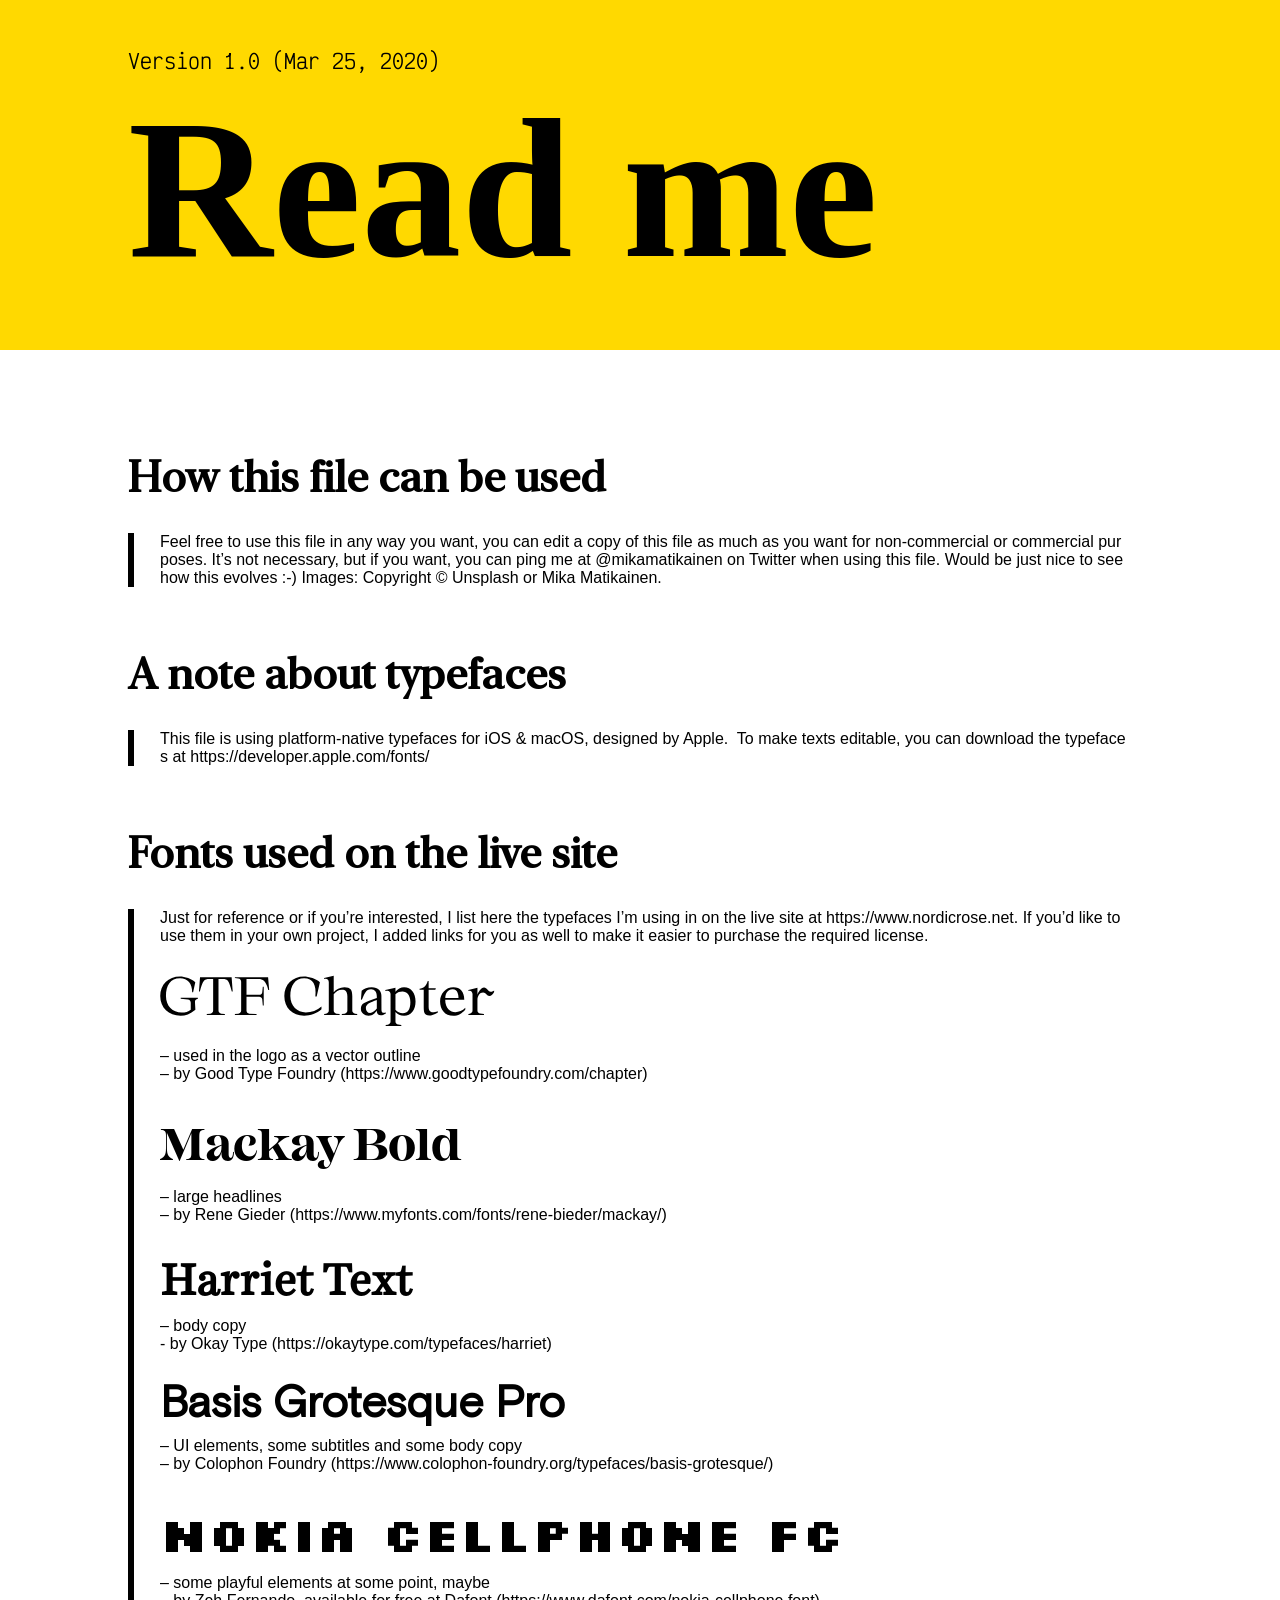
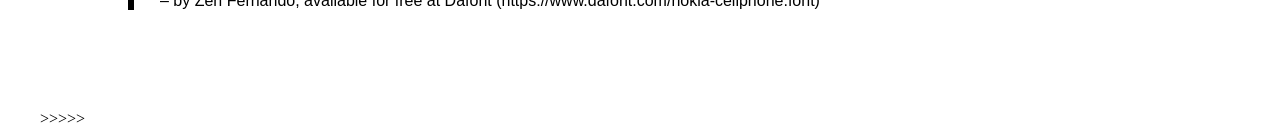
==== index.html @ 2d2608ee "first commit" ====
<!DOCTYPE html>
<html lang="en">
<head>
    <meta charset="UTF-8">
    <meta name="viewport" content="width=device-width, initial-scale=1.0">
    <title>TTS</title>
    <link href="https://fonts.googleapis.com/css2?family=Montserrat:wght@300;400;500;600;700&family=Roboto:wght@300;400;500;700&family=Victor+Mono:wght@100;200;300;400;500;600&display=swap" rel="stylesheet">
    <link href="https://fonts.googleapis.com/css2?family=Silkscreen:wght@400;700&display=swap" rel="stylesheet">

    <link rel="stylesheet" href="style.css">
    <link rel="stylesheet" href="reponsive.css">
</head>
<body>
    <header>
        <div class="header">
            <p class="version">Version 1.0 (Mar 25, 2020)</p>
            <h1 class="readme"><strong>Read me</strong></h1>
        </div>
    </header>
    <body class="body">
        <div class="content">
            <p class="title">
                How this file can be used
            </p>
            <div class="desc">
                <p>
                    Feel free to use this file in any way you want, 
                    you can edit a copy of this file as much as you want for non-commercial or commercial purposes. 
                    It’s not necessary, but if you want, you can ping me at @mikamatikainen on Twitter when using this file. 
                    Would be just nice to see how this evolves :-)
                    Images: Copyright © Unsplash or Mika Matikainen.
                </p>
            </div>
            <p class="title">
                A note about typefaces
            </p>
            <div class="desc">
                <p>
                    This file is using platform-native typefaces for iOS & macOS, designed by Apple.  To make texts editable, you can download the typefaces at https://developer.apple.com/fonts/
                </p>
            </div>
            <p class="title">
                Fonts used on the live site
            </p>
            <div class="desc">
                <p class="subdesc">
                    Just for reference or if you’re interested, I list here the typefaces I’m using in on the live site at https://www.nordicrose.net. 
                    If you’d like to use them in your own project, I added links for you as well to make it easier to purchase the required license.
                </p>
                <p class="subtitle1">
                    <svg xmlns="http://www.w3.org/2000/svg" width="335" height="52" viewBox="0 0 335 52" fill="none">
                        <path d="M20.5982 40.8099C25.4042 40.8099 30.2102 38.9199 35.3942 34.7079L34.9622 27.0939C34.8542 25.2039 35.8262 24.2859 37.8782 23.7459V22.7199H20.7062V23.7459L27.8882 24.5559C29.5622 24.7719 30.7502 26.0679 30.7502 27.7419V34.7079C28.4282 36.7059 25.2962 37.5159 21.5702 37.5159C12.6602 37.5159 5.96423 31.1979 5.96423 21.0999C5.96423 10.4619 10.3382 3.2799 20.0582 3.2799C27.7802 3.2799 32.2082 8.6259 32.2082 17.2659H33.1262L35.2862 7.1679C32.2082 3.6579 24.3782 1.3899 20.0582 1.3899C8.23223 1.3899 0.240234 9.3279 0.240234 21.0999C0.240234 32.8719 8.77223 40.8099 20.5982 40.8099Z" fill="black"/>
                        <path d="M46.7794 39.9999H64.8694V39.0819L61.3054 38.6499C59.6854 38.4339 58.4974 37.1919 58.4974 35.5179V4.0899H62.6014C68.1634 4.0899 68.8114 5.7099 71.7814 16.6179H72.6994L71.6194 2.1999H40.0294L38.9494 16.6179H39.8674C42.8374 5.7099 43.8634 4.0899 49.4254 4.0899H53.1514V35.5179C53.1514 37.1919 51.9634 38.4339 50.3434 38.6499L46.7794 39.0819V39.9999Z" fill="black"/>
                        <path d="M74.8868 39.9999H96.5408V39.0819L89.3048 38.6499C87.6848 38.5419 86.4968 37.1919 86.4968 35.5179V21.7479H99.1868C100.645 21.7479 102.103 22.7739 102.211 24.1779L102.805 30.4959H103.723V11.6499H102.805L102.211 17.4279C102.049 18.8859 100.645 19.8579 99.1868 19.8579H86.4968V4.0899H98.6468C102.643 4.0899 106.099 5.9799 108.259 14.9979H109.177L108.097 2.1999H74.8868V3.1179L78.3428 3.5499C79.9628 3.7659 81.1508 5.0079 81.1508 6.6819V35.5179C81.1508 37.1919 79.9628 38.4339 78.3428 38.6499L74.8868 39.0819V39.9999Z" fill="black"/>
                        <path d="M144.142 40.8099C150.406 40.8099 157.102 38.4339 161.476 34.3299V31.4679C157.264 35.4099 151.486 37.4079 145.762 37.4079C137.284 37.4079 130.318 31.2519 130.318 21.0999C130.318 10.4619 135.178 3.2799 144.142 3.2799C153.106 3.2799 156.562 9.9219 155.374 21.5859H156.67L159.91 7.1679C156.832 3.6579 148.462 1.3899 144.142 1.3899C132.316 1.3899 124.324 9.3279 124.324 21.0999C124.324 32.9259 132.37 40.8099 144.142 40.8099Z" fill="black"/>
                        <path d="M164.153 39.9999H179.597V39.0819L176.519 38.6499C174.845 38.3799 173.711 37.1379 173.711 35.4639V19.2099C175.871 16.7259 178.409 14.7279 181.919 14.7279C185.537 14.7279 187.373 16.6179 187.373 21.5319V35.5179C187.373 37.1919 186.239 38.3799 184.565 38.6499L181.811 39.0819V39.9999H197.201V39.0819L195.095 38.6499C193.421 38.3259 192.287 37.1379 192.287 35.4639V21.2079C192.287 14.9439 190.505 12.2979 184.403 12.2979C179.867 12.2979 176.033 14.5659 173.711 17.2119V0.795898L164.153 3.1179V4.0359L165.287 3.8739C167.285 3.6039 168.797 5.2779 168.797 7.2759V35.5179C168.797 37.1919 167.663 38.2719 165.989 38.6499L164.153 39.0819V39.9999Z" fill="black"/>
                        <path d="M208.614 40.7019C212.88 40.7019 215.256 37.7319 216.822 35.4639L216.876 36.7599C216.984 39.4599 220.116 42.2139 225.84 38.4879V37.5699C223.032 38.3799 221.466 37.4619 221.466 34.6539L221.412 20.7759C221.412 16.0779 218.28 12.2979 211.746 12.2979C206.994 12.2979 204.402 13.5939 201.648 15.8619L200.946 24.6099L201.864 24.6639C204.402 19.1559 205.698 14.1879 211.044 14.1879C214.878 14.1879 216.822 17.2119 216.822 21.4239V23.0439C204.402 27.6339 200.892 28.0659 200.892 34.0059C200.892 37.8939 204.456 40.7019 208.614 40.7019ZM210.072 37.9479C207.588 37.9479 205.86 35.8959 205.86 32.9259C205.86 28.8219 210.45 27.1479 216.822 24.8799V33.5739C214.716 35.9499 212.718 37.9479 210.072 37.9479Z" fill="black"/>
                        <path d="M225.694 51.0159H241.3V50.0979L238.276 49.6119C236.656 49.3419 235.468 48.1539 235.468 46.4799V37.0299C237.304 39.1899 240.382 40.8099 244.108 40.8099C251.128 40.8099 255.556 34.9779 255.556 26.6079C255.556 18.1299 251.128 12.2979 244.108 12.2979C240.76 12.2979 237.466 14.1879 235.468 16.6719V12.6759L225.37 14.9979V15.9159L226.99 15.7539C228.988 15.5379 230.554 17.1039 230.554 19.1019V46.4799C230.554 48.1539 229.366 49.3419 227.746 49.6659L225.694 50.0979V51.0159ZM242.92 38.1639C239.842 38.1639 237.25 36.7059 235.468 34.7079V19.2099C237.412 17.0499 240.112 16.4019 242.38 16.4019C247.024 16.4019 250.372 20.2359 250.372 27.2559C250.372 34.5999 247.564 38.1639 242.92 38.1639Z" fill="black"/>
                        <path d="M269.445 40.4319C273.549 40.4319 277.545 37.5699 277.815 37.4079V36.2199C275.223 37.0839 273.279 37.4619 271.821 37.1919C269.553 36.8139 268.635 35.0859 268.635 32.0619V14.7819H275.331L275.871 13.2159H268.635V6.0339H267.771C265.827 11.6499 263.613 13.2699 259.563 13.7559V14.7819H263.721V31.0899C263.721 37.4079 263.937 40.4319 269.445 40.4319Z" fill="black"/>
                        <path d="M293.424 40.8099C297.69 40.8099 302.442 38.2179 305.304 34.3839V32.7639C302.55 35.7879 298.77 37.1379 295.368 37.1379C290.292 37.1379 285.216 33.3039 285.216 24.7179H304.278C304.278 16.7799 300.282 12.2979 293.424 12.2979C285.702 12.2979 280.086 18.6699 280.086 26.4459C280.086 34.2759 284.676 40.8099 293.424 40.8099ZM285.324 23.0979C285.324 19.6419 286.836 14.1879 292.668 14.1879C298.014 14.1879 298.5 20.3439 298.5 23.0979H285.324Z" fill="black"/>
                        <path d="M308.419 39.9999H323.971V39.0819L320.246 38.5959C318.626 38.3799 317.438 37.1379 317.438 35.4639V25.0419C317.438 20.9919 319.652 17.3739 323.216 17.4819C325.7 17.5359 326.888 20.8839 329.318 20.8839C331.423 20.8839 333.044 19.2099 334.124 16.9419V15.4839C333.422 15.9159 332.288 16.7799 330.668 16.7799C327.806 16.7799 326.996 12.5679 324.026 12.6219C321.002 12.6759 318.139 17.4819 317.438 19.8039V12.6759L308.419 14.9979V15.9159C308.96 15.7539 309.229 15.6459 309.661 15.6459C311.281 15.6459 312.523 17.3739 312.523 19.1019V35.4639C312.523 37.1379 311.282 38.1099 309.716 38.6499L308.419 39.0819V39.9999Z" fill="black"/>
                      </svg>
                </p>
                <p class="subdesc1">
                    – used in the logo as a vector outline  </br> 
                    – by Good Type Foundry (https://www.goodtypefoundry.com/chapter)
                </p>

                <p class="subtitle2">
                    Mackay Bold
                </p>
                <p class="subdesc2">
                    – large headlines </br> 
                    – by Rene Gieder (https://www.myfonts.com/fonts/rene-bieder/mackay/)
                </p>

                <p class="subtitle5">
                    Harriet Text
                </p>
                <p class="subdesc5">
                    – body copy  </br> 
                    - by Okay Type (https://okaytype.com/typefaces/harriet)
                </p>

                <p class="subtitle3">
                    Basis Grotesque Pro
                </p>
                <p class="subdesc3">
                    – UI elements, some subtitles and some body copy  </br>
                    – by Colophon Foundry (https://www.colophon-foundry.org/typefaces/basis-grotesque/)
                </p>

                <p class="subtitle4">
                    Nokia Cellphone FC
                </p>
                <p class="subdesc4">
                    – some playful elements at some point, maybe </br>
                    – by Zeh Fernando, available for free at Dafont (https://www.dafont.com/nokia-cellphone.font)
                </p>
                
            </div>
        </div> 
        <div class="redirect-link">>>>>></div>
    </body>

    <!-- Thêm mã JavaScript  -->
    <script>
        document.addEventListener('DOMContentLoaded', function () {
        var redirectLink = document.querySelector('.redirect-link');
    
        redirectLink.addEventListener('click', function () {
            window.location.href = 'http://127.0.0.1:5501/index2.html';
        });
        });
    </script>
  
</body>
</html>
---- style.css ----
*{
    margin: 0;
    padding: 0;
    box-sizing: border-box;
    word-break: break-all;
}

@font-face {
    font-family: 'SF Pro Text Regular';
    src: url('./font/SF-Pro-Text-Font-Family/SF-Pro-Text-Regular.otf') format('truetype');
  }
  @font-face {
    font-family: 'SF Pro Text bold';
    src: url('./font/SF-Pro-Text-Font-Family/SF-Pro-Text-Bold.otf') format('truetype');
  }
  @font-face {
    font-family: 'SF Pro Text light';
    src: url('./font/SF-Pro-Text-Font-Family/SF-Pro-Text-Light.otf') format('truetype');
  }
  @font-face {
    font-family: 'NewYorkExtraLargeRegular';
    src: url('./font/FontsFree-Net-NewYorkExtraLargeRegular.ttf') format('truetype');
  }
  @font-face {
    font-family: 'Basis Grotesque PRO';
    src: url('./font/Basis-Grotesque-PRO/BasisGrotesqueArabicPro-Regular.ttf') format('truetype');
  }
  @font-face {
    font-family: 'Harriet';
    src: url('./font/harriet-text-cufonfonts/HARRIETTEXTREGULAR.OTF') format('truetype');
  }
  @font-face {
    font-family: 'mackay bold';
    src: url('./font/Rene-Bieder-Mackay-DEMO/Rene\ Bieder\ -\ Mackay\ DEMO\ Bold.otf') format('truetype');
  }
  @font-face {
    font-family: 'New York small';
    src: url('./font/new-york-font/NewYorkSmall-Medium.ttf') format('truetype');
  }
  @font-face {
    font-family: 'SF Mono';
    src: url('./font/sf-mono-cufonfonts/SFMonoLight.otf') format('truetype');
  }
  @font-face {
    font-family: "SF Pro Display";
    src: url('./font/sf-pro-display-cufonfonts/SFPRODISPLAYREGULAR.OTF') format('truetype');
  }
header{
    background-color: #FFD900;
    height: 350px;
    position: relative;
}
.header{
    width: 80%;
    position: absolute;
    top: 50%;
    left: 50%;
    transform: translate(-50%, -50%);
}
.version{
    font-family: 'Victor Mono', monospace;
    font-size: 20px;
}
.readme{
    font-size: 200px;

}

.content{
    width: 80%;
    margin: 70px auto 100px;
}

.title{
    font-family: 'NewYorkExtraLargeRegular';
    font-size: 44px;
    font-weight: 700;
    padding: 30px 0;
}

.desc{
    padding: 0 26px;
    font-style: 20px;
    font-family: 'SF Pro Text', Arial, sans-serif;
    border-left: 6px solid #000;
    margin-bottom: 30px;
}

.subtitle1{
    font-size: 44px;
    padding: 30px 0 10px;
}

.subtitle2{
    font-family: 'mackay bold';
    font-size: 44px;
    font-weight: 700;
    padding: 30px 0 10px;

}

.subtitle5{
    font-family: 'Harriet';
    font-size: 44px;
    font-weight: 700;
    padding: 30px 0 10px;
}

.subtitle3{
    font-family: 'Basis Grotesque PRO';
    font-size: 44px;
    font-weight: 700;
    padding: 30px 0 10px;
}

.subtitle4{
    padding: 30px 0 10px;
    font-size: 48px;
    font-family: 'Silkscreen', sans-serif;
    font-weight: 700;
}

.redirect-link{
    margin-left: 40px;
}



/* index2 ======================*/

.header2{
    display: flex;
    justify-content: space-between;
    align-items: center;
    border: 1px solid #E0E0E0;
    padding: 0 60px;
}

.logo{
    width: 397px;
    height: 39px;
}
.header-menu{
    display: none;
}
.logo svg {
    display: block;  
    width: 100%;     
    height: 100%;    
  }
.header-nav{
    display: flex;
    justify-content: flex-end;
    align-items: center;
    gap: 20px
}
.nav-item{
    cursor: pointer;
    font-family: 'new-york-small';
    font-size: 20px;
    padding: 40px 0;
    font-weight: 500;
}

.content2{
    width: 79.5%;
    margin: 70px auto 0;
}

.img-banner{
    display: block;
    margin: auto;
    width: 854px;
    height: 533px;
}

.active{
    border-bottom: 2px solid #000;
}

.content-title, .articles-title{
    color: #000;
    text-align: center;
    font-family: "NewYorkExtraLargeRegular";
    font-size: 3.375rem;
    font-style: normal;
    font-weight: 700;
    line-height: 100%; 
    padding: 40px 0;
    margin: 0 auto;
    word-break: break-word;
    width: 60%;
}

.content-subtitle{
    width: 50%;
    margin: auto;
    color: #000;
    text-align: center;
    font-family: "SF Mono";
    font-size: 1.25rem;
    font-style: normal;
    font-weight: 400;
    line-height: 170%;
    word-break: break-word;
}

.border{
    margin: 30px auto;
    width: 60%;
    border-top: 2px solid #000;
}

.articles{
    margin: auto;
    width: 60%;
}

.article-list{
    display: flex;
    flex-wrap: wrap;
    justify-content: space-between;
}

.article-item{
    cursor: pointer;
    width: 48%;
    margin-bottom: 60px;
}

.article-item-img{
    width: 100%;
}

.article-item-desc{
    margin: 16px auto 0;
    width: 87%;
    color: #000;
    text-align: center;
    font-family: "SF Pro Display";
    font-size: 25px;
    font-style: normal;
    font-weight: 500;
    line-height: 120%;
    word-break: break-word;
}
footer{
    background-color: #000;
}
.footer-head{
    white-space: nowrap;
    padding: 20px 0 90px;
    overflow: hidden;

}
.footer-head p:nth-child(odd) {  /* vị trí lẻ */
    display: inline-block;
    color: #FFF;
    font-family: 'SF Pro Text Regular';
    font-size: 1.25rem;
    font-style: normal;
    line-height: 1.75rem; /* 140% */
    letter-spacing: 0.125rem;
    text-transform: uppercase;
}

.footer-head p:nth-child(even) {
    margin: 0 10px;
    display: inline-block;
    color: #FFF;
    font-family: "SF Pro Text bold";
    font-size: 1.25rem;
    font-style: normal;
    line-height: 1.75rem; /* 140% */
    letter-spacing: 0.125rem;
    text-transform: uppercase;
}


.logo-footer {
    display: flex;
    justify-content: center;
}

.logo-footer svg{
    width: 290px;
    height: 27px;
}

.logo-footer svg path{
    fill: white;
}
.footer-desc{
    font-family: 'new-york-small';
    padding: 24px 0 30px;
    text-align: center;
    width: 35%;
    margin: auto;
    color: white;
    word-break: break-word;
    font-size: 16px;
}
.footer-social{
    margin: auto;
    display: flex;
    justify-content: center;
    padding-bottom: 60px;
}


.footer-social a{
    font-family: 'SF Pro Text Regular';
    display: inline-block;
    color: white;
    font-size: 16px;
    text-decoration: none;
    cursor: pointer;
    border-bottom: 1px solid white;
    margin: 0 20px;
}
.copy-right{
    text-align: center;
    margin: auto;
    padding-bottom: 30px;
    color: white;
    font-family: 'SF Pro Text Regular';
    font-size: 12px;
}


/* index 3 =========== ===================*/

.img-banner.html3{
    width: 100%;
    height: 50%;
}
.blog-html3{
    width: 60%;
    margin: auto;
}
.author{
    width: 75%;
    display: flex;
    justify-content: space-between;
    padding: 30px 0;
    border-top: 2px solid;
    margin: 30px auto;
    align-items: center;
}
.author-profile{
    display: flex;
    align-items: center;
    gap: 10px;
}
.author-img{
    cursor: pointer;
    border-radius: 50%;
}
.author-name{
    font-family: 'SF Pro Text bold';
    font-size: 16px;
    padding-bottom: 10px;
}
.author-time{
    font-family: 'SF Pro Text light';
    font-size: 16px;
}
.author-contact{
    height: 44px;
    display: flex;
    align-items: center;
    border: 1px solid #eaeaea;
    border-radius: 0.25rem;
    box-shadow: 0px 1px 4px 0px rgba(0, 0, 0, 0.08);
}

.icon{
    flex: 1;
    display: flex;
    align-items: center;
    height: 100%;
    cursor: pointer;
    padding: 0 20px;
}
.icon.twitter{
    border-left: 1px solid #eaeaea;
}
.icon.message{
    border-left: 1px solid #eaeaea;
    display: none;
}
.paragraph{
    width: 75%;
    margin: auto;
    padding-top: 40px;
    font-family: 'new-york-small';
    font-size: 20px;
    font-weight: 400;
    line-height: 170%;
    word-break: break-word;
}
.paragraph-li{
    display: flex;
    align-items: center;
    width: 75%;
    margin: auto;
    padding-top: 25px;
    font-family: 'new-york-small';
    font-size: 20px;
    font-weight: 400;
    line-height: 170%;
    word-break: break-word;
}
.rhombus{
    margin-right: 12px;
    width: 0.375rem;
    height: 0.375rem;
    transform: rotate(45deg);
    flex-shrink: 0;
    background-color: #000;
}
.paragraph-title{
    width: 75%;
    margin: auto;
    font-family: "SF Pro Display";
    font-size: 32px;
    font-weight: 700;
    padding-top: 60px;
}
.blog-img{
    width: 100%;
    padding-top: 40px;
    padding-bottom: 16px;
}
.img-caption{
    font-family: 'SF Pro Text regular';
    font-size: 16px;
    width: 60%;
    margin: auto;
    text-align: center;
    word-break: break-word;
    line-height: 140%;
}
.share{
    font-family: 'SF Pro Text regular';
    padding-top: 80px;
    width: 75%;
    margin: auto;
}
.share .author-contact .icon{
    flex: 1;
    justify-content: center;
    font-family: 'SF Pro Text regular';
    font-size: 16px;
    gap: 16px;

}
.share .author-contact{
    height: 60px;
}
.tags{
    color: #0C0C0C;
    display: flex;
    font-family: 'SF Pro Text regular';
    font-size: 16px;
    padding: 30px 0;
    width: 75%;
    margin: auto;
}
.tags p{
    border-bottom: 2px solid #0C0C0C;
}
.border-dashed{
    white-space: nowrap;
    overflow: hidden;
    /* border: 1px dashed #000; */
    width: 75%;
    margin: auto;
    font-size: 12px;
}
.author-about{
    font-family: 'SF Pro Text regular';
    font-size: 16px;
    width: 75%;
    margin: auto;
    padding: 30px 0 80px;
    display: flex;
    align-items: center;
    gap: 20px;

    color: #0C0C0C;
    line-height: 1.6rem;
    letter-spacing: 0.05rem;
}
.author-about span{
    font-family: 'SF Pro Text bold';
    color: #0C0C0C;
    line-height: 1.6rem;
    letter-spacing: 0.05rem;
    text-transform: uppercase;
    font-weight: 700;
}
.author-about p{
    word-break: break-word;
}

.content-subtitle.index3{
    padding-bottom: 40px;
}

.border-vs-eye {
    position: relative;
    width: 100%;
    border: 1px solid;
    margin: 60px 0;
}

.border-vs-eye svg {
    position: absolute;
    top: 50%;
    left: 50%;
    transform: translate(-50%, -50%);
}

.articles.html3{
    width: 80%;
}
.article-item.html3{
    width: 31%;
}

.signup{
    width: 45%;
    text-align: center;
    padding: 50px;
    border-top:12px solid #000;
    border-left:1px solid #000;
    border-right:1px solid #000;
    border-bottom:1px solid #000;
    margin: 30px auto 100px;
}

.signup-title{
    font-family: 'NewYorkExtraLargeRegular';
    font-size: 36px;
    font-weight: 700;
    color: #090909;
    padding: 10px 0;
}

.signup-desc{
    font-family: 'SF Pro Text light';
    font-size: 20px;
    line-height: 28px;
    color: #090909;
    padding-bottom: 30px;
}

.email{
    display: flex;
    justify-content: space-between;
    border: 1px solid #000;
}

.email input{
    line-height: 50px;
    font-size: 20px;
    outline: none;
    width: 70%;
    border: none;
    padding-left: 16px;
}
.submit{
    cursor: pointer;
    font-family: 'SF Pro Text bold';
    font-size: 20px;
    width: 30%;
    border: none;
    background-color: #000;
    color: white;
}
---- reponsive.css ----
@media (min-width: 992px) {
    
}
  
/* mobile */
@media (max-width: 991px) {
    .header{
        width: 90%;
    }
    .readme{
        font-size: 100px;
    
    }

    .content{
        width: 90%;
    }
    .title{
        font-size: 30px;
        font-weight: 700;
        padding: 30px 0;
    }

    .subtitle1, .subtitle2, .subtitle5 ,.subtitle4, .subtitle3{
        font-size: 30px;
    }
    .subtitle1 svg{
        width: 200px;
    }


    /* index2========= */
    .header2{
        padding: 0 20px;
    }
    .logo{
        width: 217px;
        height: 20px;
    }

    .header-nav{
        display: none;
    }
    .header-menu{
        display: block;
        padding: 22px 0;
    }

    .content2{
        width: 100%;
    }

    .img-banner{
        width: 100%;
        height: 235px;
    }
    .content-title{
        font-size: 36px;
        width: 80%;
    }
    .content-subtitle{
        font-size: 16px;
        width: 80%;
    }

    .articles{
        width: 90%;
    }
    .articles-title{
        font-size: 32px;
    }
    .border{
        width: 100%;
    }
    .article-item{
        width: 100%;
    }
    .article-item-desc{
        font-size: 22px;
        width: 80%;
    }

    .logo-footer svg{
        width: 236px;
        height: 22px;
    }
    .footer-desc{
        font-size: 13px;
        width: 78%;
    }

    .footer-social a{
        font-size: 13px;
    }

    /* index 3  ============================ */

    .blog-html3 {
        width: 100%;
    }
    .author {
        width: 90%;
        flex-flow: column;
        align-items: normal;
        padding-bottom: 0;
        margin-bottom: 0;
    }
    .author-name, .author-time{
        font-size: 13px;
    }
    .author-contact {
        margin-top: 14px;
        height: 50px;
    }
    .icon{
        justify-content: center;
    }
    .icon.message {
        display: flex;
    }
    .paragraph, .paragraph-title, .img-caption, .paragraph-li, .share, .tags, .articles.html3 {
        width: 90%;
    }
    .paragraph, .paragraph-li, .signup-desc, .submit, .email input{
        font-size: 16px;
    }
    .paragraph-title{
        font-size: 26px;
    }
    .img-caption{
        font-size: 13px;
    }
    .tags, .author-about{
        font-size: 14px;
    }

    .icon.facebook p, .icon.twitter p{
        display: none;
    }

    .share{
        padding-top: 50px;
    }

    .border-dashed {
        width: 90%;
    }

    .author-about{
        display: inline-block;
        margin: auto;
        width: 100%;
        overflow: hidden;
        padding: 0 5%;
        margin: 40px 0;
    }
    .author-about::after {
        content: ""; /* Tạo một phần tử ảo để xóa float và ngăn chặn các vấn đề layout */
        display: table;
        clear: both;
    }
    .author-img{
        width: 70px;
        height: 70px;
        float: left;
        margin-right: 16px;
    }
    
    .article-item.html3, .articles-title{
        width: 100%;
    }

    .signup{
        width: 100%;
        border-bottom: 3px solid #000;
        border-left: 0px;
        border-right: 0;
    }
    .signup-title{
        font-size: 29px;
    }
}
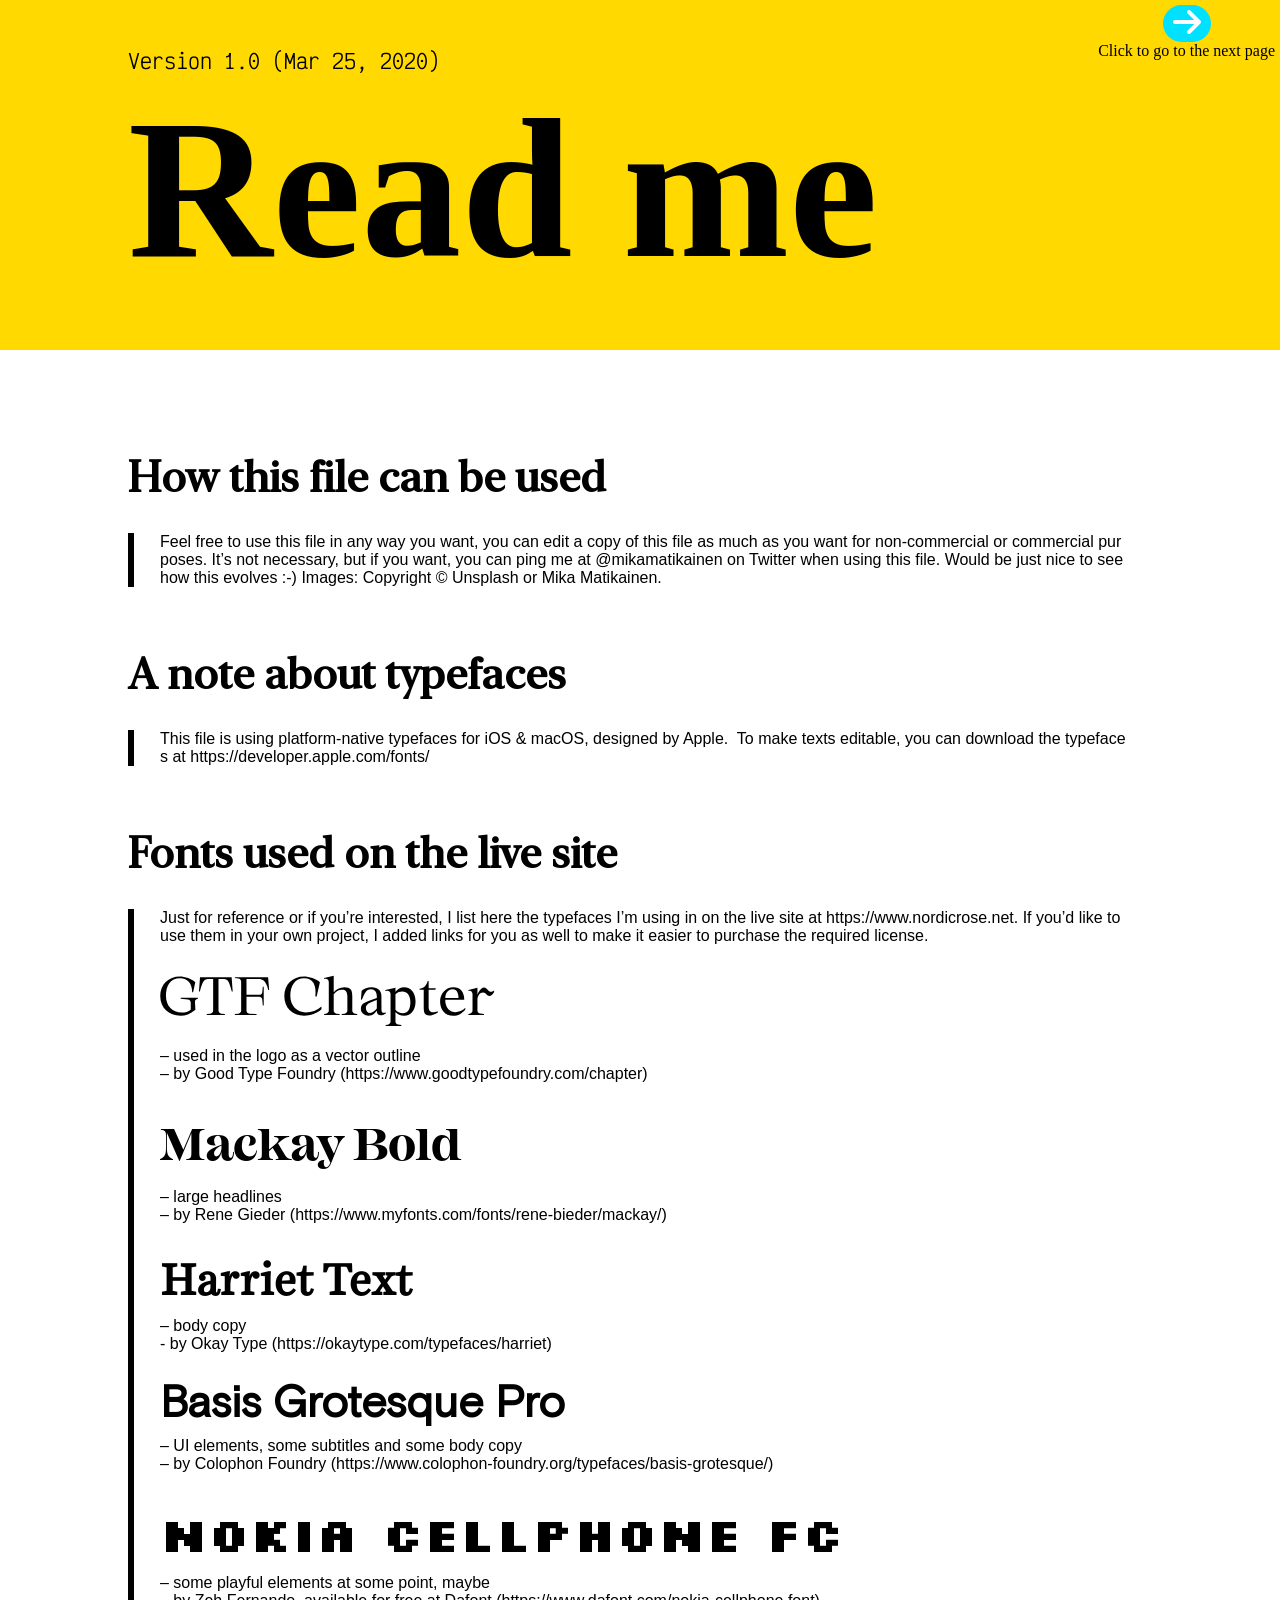
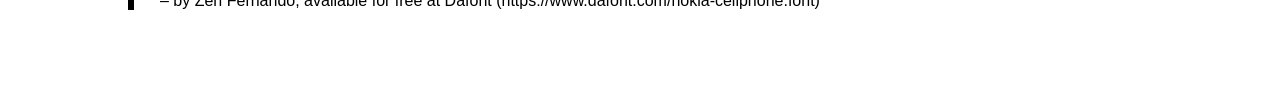
==== commit 473cfc79: "update btn next vs prev" ====
--- a/index.html
+++ b/index.html
@@ -9,6 +9,8 @@
 
     <link rel="stylesheet" href="style.css">
     <link rel="stylesheet" href="reponsive.css">
+    <link rel="stylesheet" href="https://cdnjs.cloudflare.com/ajax/libs/font-awesome/6.5.1/css/all.min.css" integrity="sha512-DTOQO9RWCH3ppGqcWaEA1BIZOC6xxalwEsw9c2QQeAIftl+Vegovlnee1c9QX4TctnWMn13TZye+giMm8e2LwA==" crossorigin="anonymous" referrerpolicy="no-referrer" />
+
 </head>
 <body>
     <header>
@@ -106,19 +108,11 @@
                 
             </div>
         </div> 
-        <div class="redirect-link">>>>>></div>
+        <div class="next-link">
+            <a href="http://127.0.0.1:5501/index2.html"><i class="fa-solid fa-arrow-right"></i></a>
+            <p>Click to go to the next page</p>
+        </div>
     </body>
-
-    <!-- Thêm mã JavaScript  -->
-    <script>
-        document.addEventListener('DOMContentLoaded', function () {
-        var redirectLink = document.querySelector('.redirect-link');
-    
-        redirectLink.addEventListener('click', function () {
-            window.location.href = 'http://127.0.0.1:5501/index2.html';
-        });
-        });
-    </script>
   
 </body>
 </html>
--- a/style.css
+++ b/style.css
@@ -120,11 +120,35 @@
     font-weight: 700;
 }
 
-.redirect-link{
-    margin-left: 40px;
-}
-
-
+.next-link{
+    text-align: center;
+    position: fixed;
+    top: 5px;
+    right: 5px;
+}
+.next-link a{
+    display: inline-block;
+    color: #fff;
+    font-size: 2rem;
+    background-color: #00e0ff;
+    padding: 0 10px;
+    border-radius: 50px;
+}
+
+.prev-link{
+    text-align: center;
+    position: fixed;
+    top: 5px;
+    left: 5px;
+}
+.prev-link a{
+    display: inline-block;
+    color: #fff;
+    font-size: 2rem;
+    background-color: #00e0ff;
+    padding: 0 10px;
+    border-radius: 50px;
+}
 
 /* index2 ======================*/
 
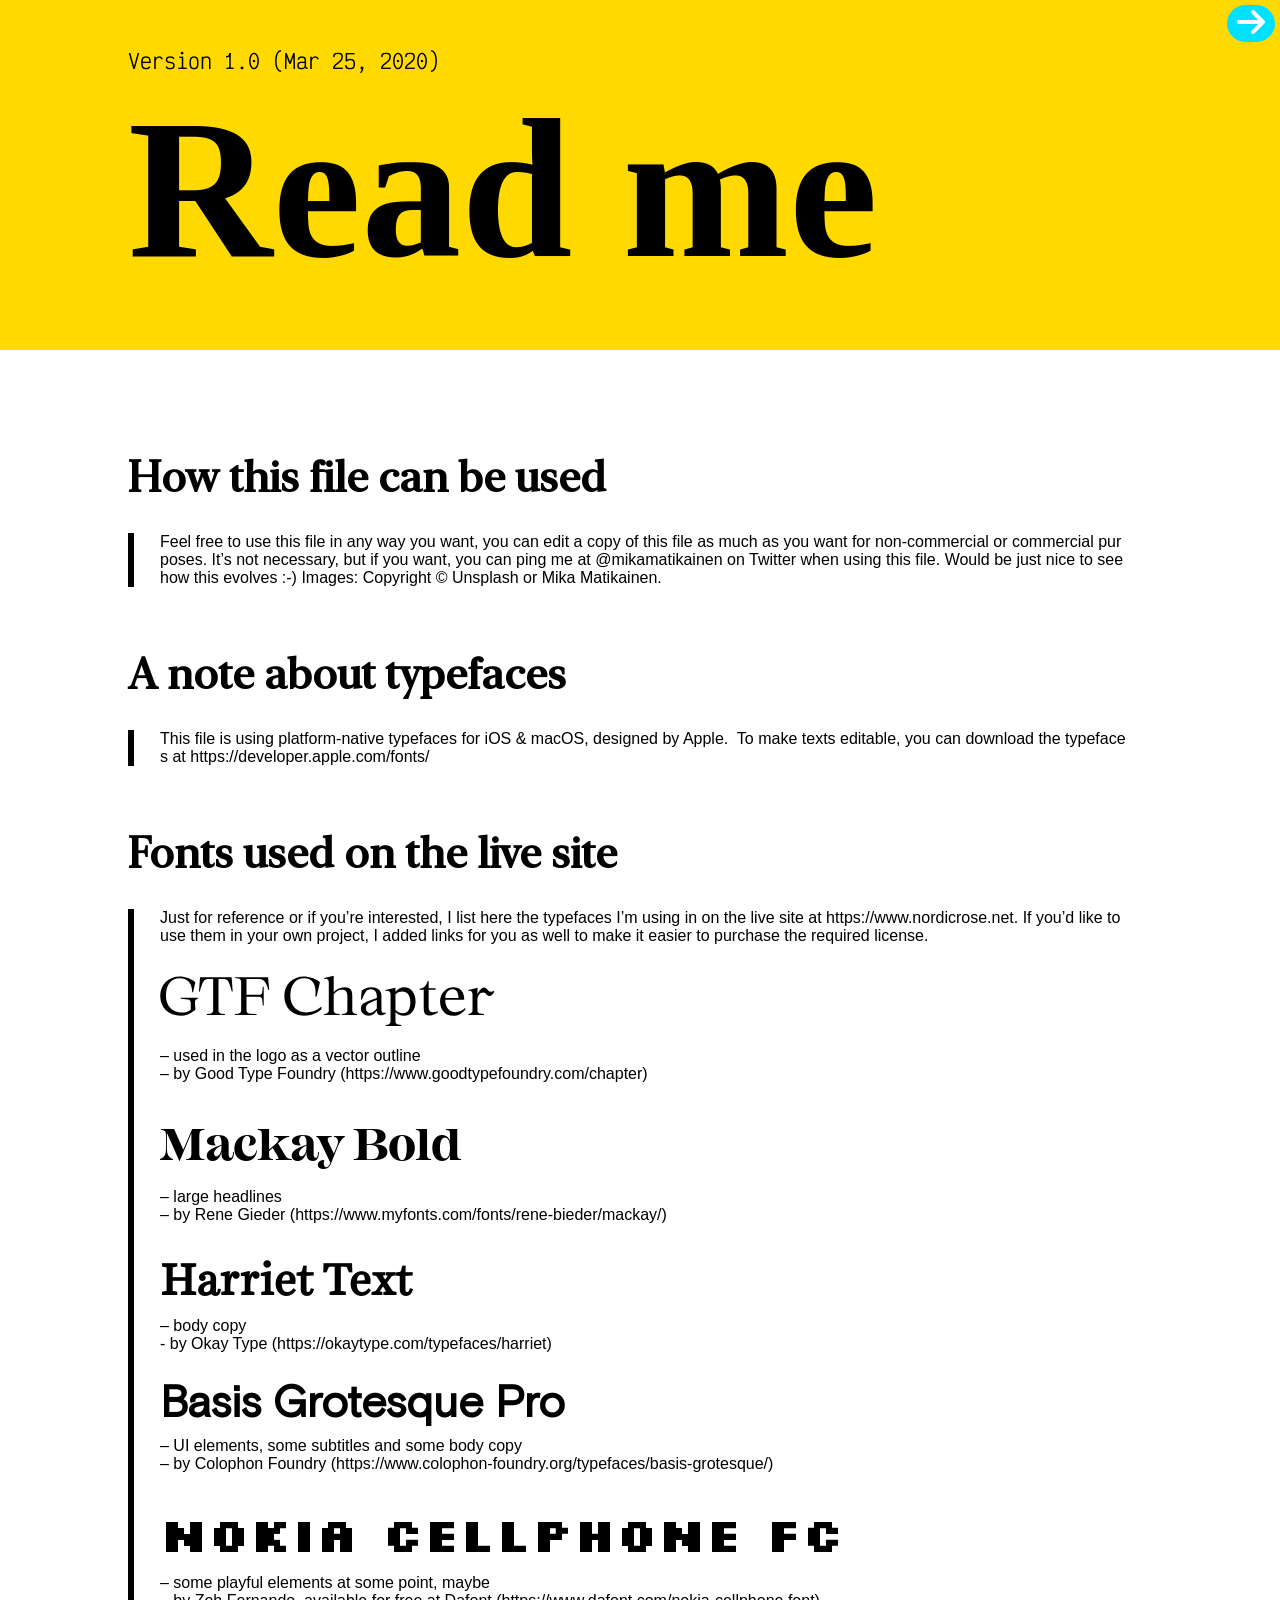
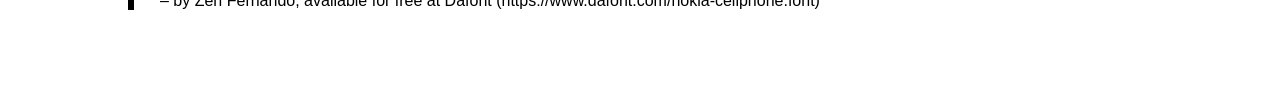
==== commit f2a671a5: "." ====
--- a/index.html
+++ b/index.html
@@ -109,10 +109,8 @@
             </div>
         </div> 
         <div class="next-link">
-            <a href="http://127.0.0.1:5501/index2.html"><i class="fa-solid fa-arrow-right"></i></a>
-            <p>Click to go to the next page</p>
+            <a title="Click to go to the next page" href="./index2.html"><i class="fa-solid fa-arrow-right"></i></a>
         </div>
     </body>
-  
 </body>
 </html>
--- a/style.css
+++ b/style.css
@@ -3,6 +3,10 @@
     padding: 0;
     box-sizing: border-box;
     word-break: break-all;
+}
+.hr{
+    border: 4px solid #000;
+    margin: 40px 0;
 }
 
 @font-face {
@@ -63,7 +67,9 @@
 }
 .readme{
     font-size: 200px;
-
+}
+.readme strong{
+    word-break: break-word;
 }
 
 .content{
--- a/reponsive.css
+++ b/reponsive.css
@@ -4,16 +4,22 @@
   
 /* mobile */
 @media (max-width: 991px) {
+    header{
+        height: 200px;
+    }
     .header{
         width: 90%;
     }
     .readme{
-        font-size: 100px;
-    
+        font-size: 80px;
+    }
+    .readme strong{
+
     }
 
     .content{
         width: 90%;
+        margin-top: 40px;
     }
     .title{
         font-size: 30px;
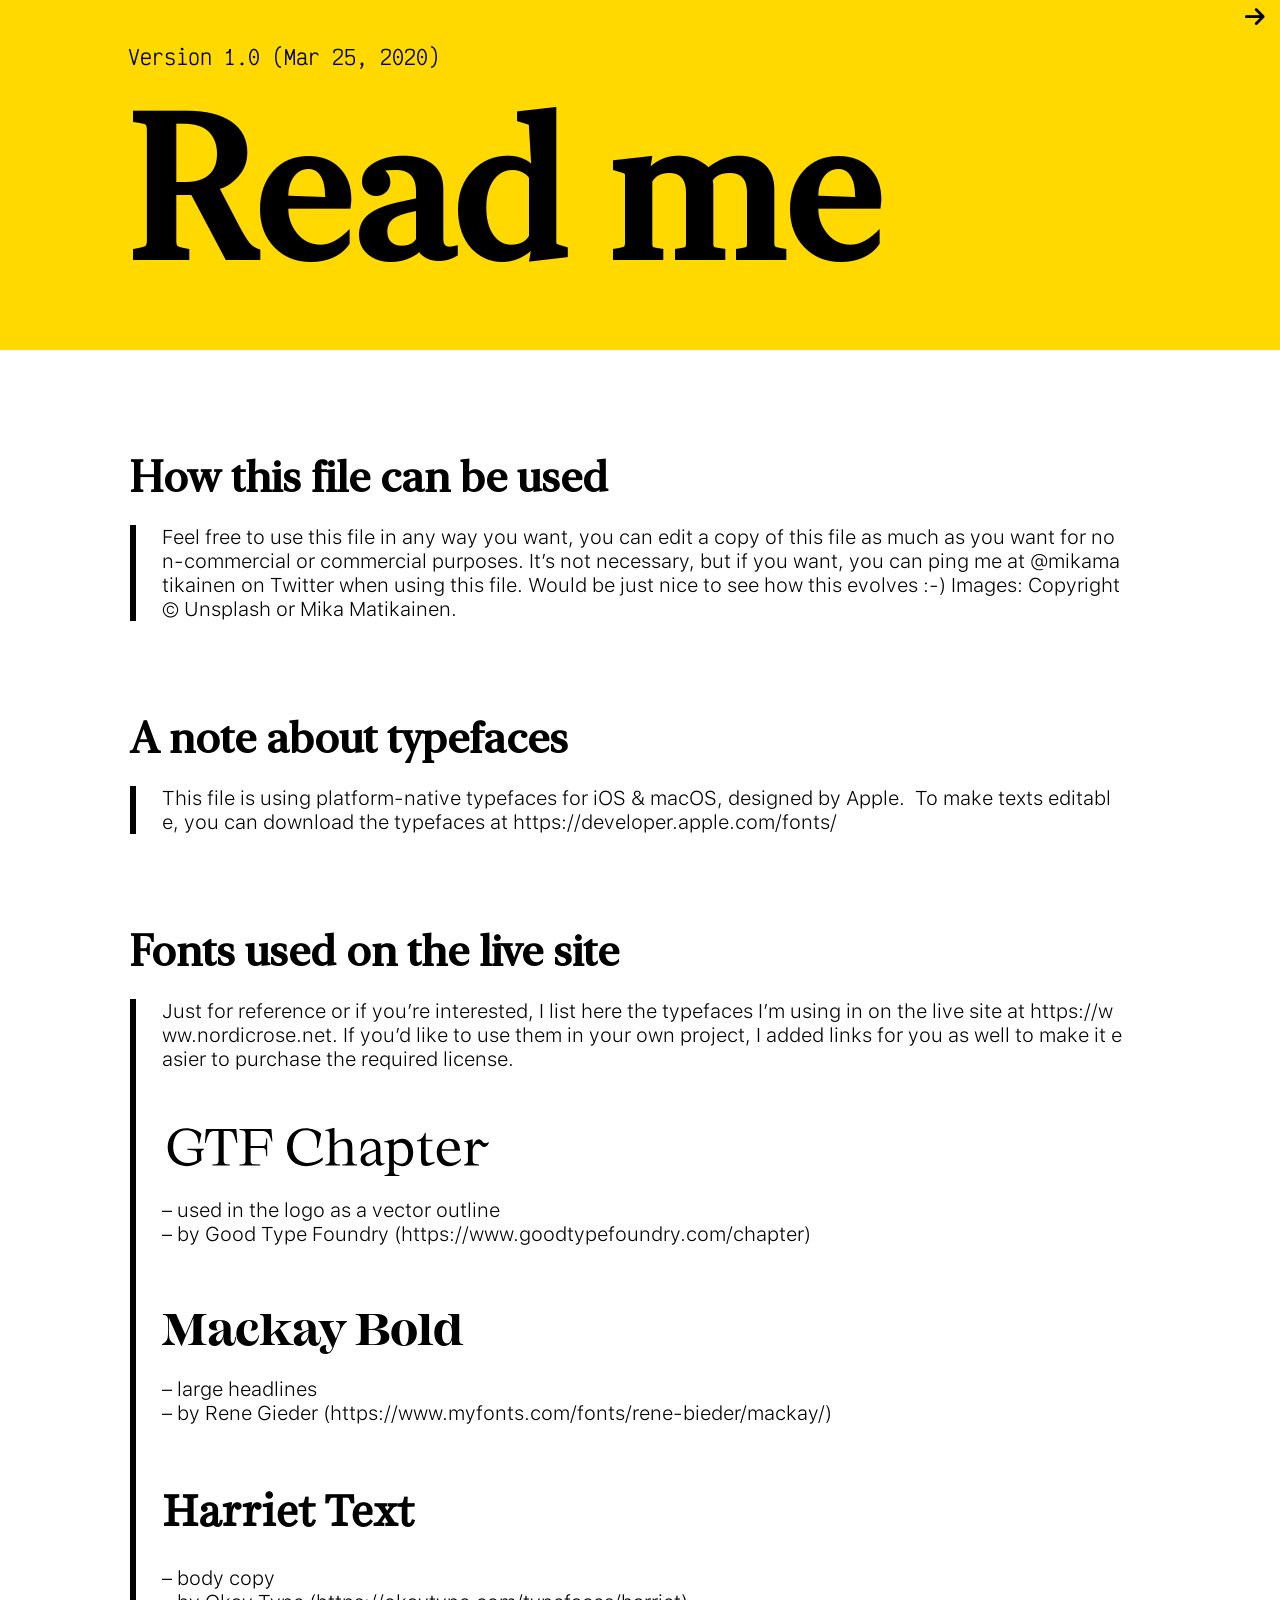
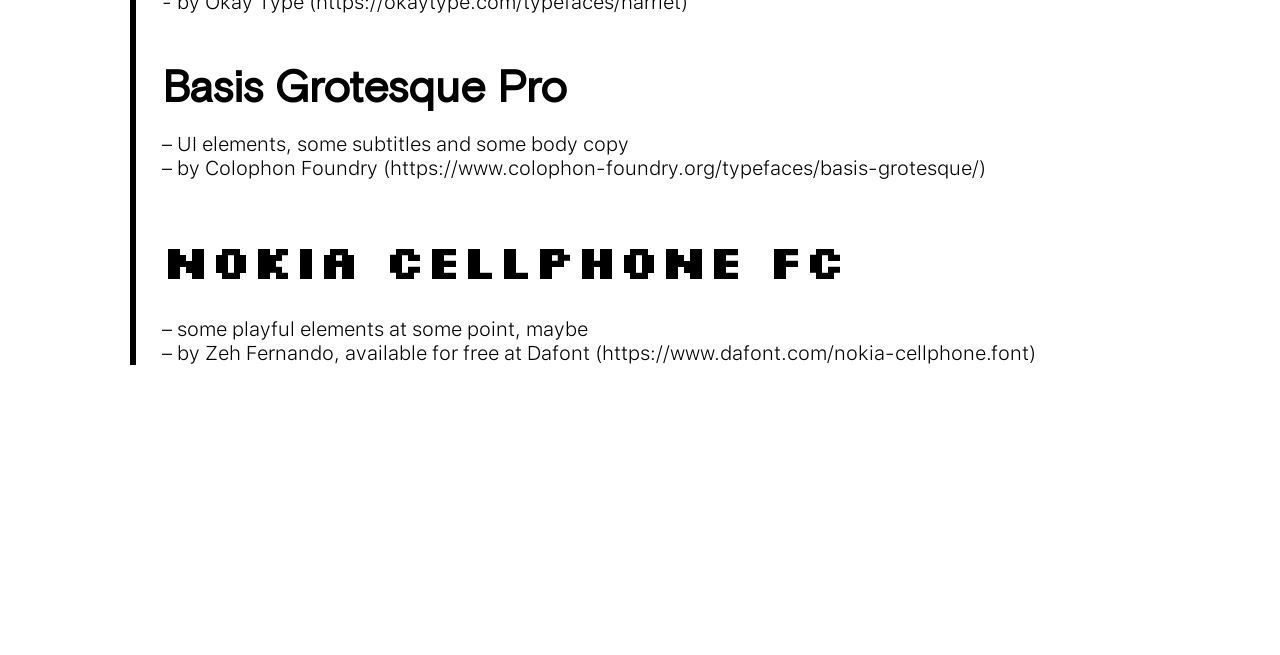
==== commit ca699027: "fix" ====
--- a/index.html
+++ b/index.html
@@ -51,7 +51,7 @@
                     If you’d like to use them in your own project, I added links for you as well to make it easier to purchase the required license.
                 </p>
                 <p class="subtitle1">
-                    <svg xmlns="http://www.w3.org/2000/svg" width="335" height="52" viewBox="0 0 335 52" fill="none">
+                    <svg xmlns="http://www.w3.org/2000/svg" width="333" height="50" viewBox="0 0 335 52" fill="none">
                         <path d="M20.5982 40.8099C25.4042 40.8099 30.2102 38.9199 35.3942 34.7079L34.9622 27.0939C34.8542 25.2039 35.8262 24.2859 37.8782 23.7459V22.7199H20.7062V23.7459L27.8882 24.5559C29.5622 24.7719 30.7502 26.0679 30.7502 27.7419V34.7079C28.4282 36.7059 25.2962 37.5159 21.5702 37.5159C12.6602 37.5159 5.96423 31.1979 5.96423 21.0999C5.96423 10.4619 10.3382 3.2799 20.0582 3.2799C27.7802 3.2799 32.2082 8.6259 32.2082 17.2659H33.1262L35.2862 7.1679C32.2082 3.6579 24.3782 1.3899 20.0582 1.3899C8.23223 1.3899 0.240234 9.3279 0.240234 21.0999C0.240234 32.8719 8.77223 40.8099 20.5982 40.8099Z" fill="black"/>
                         <path d="M46.7794 39.9999H64.8694V39.0819L61.3054 38.6499C59.6854 38.4339 58.4974 37.1919 58.4974 35.5179V4.0899H62.6014C68.1634 4.0899 68.8114 5.7099 71.7814 16.6179H72.6994L71.6194 2.1999H40.0294L38.9494 16.6179H39.8674C42.8374 5.7099 43.8634 4.0899 49.4254 4.0899H53.1514V35.5179C53.1514 37.1919 51.9634 38.4339 50.3434 38.6499L46.7794 39.0819V39.9999Z" fill="black"/>
                         <path d="M74.8868 39.9999H96.5408V39.0819L89.3048 38.6499C87.6848 38.5419 86.4968 37.1919 86.4968 35.5179V21.7479H99.1868C100.645 21.7479 102.103 22.7739 102.211 24.1779L102.805 30.4959H103.723V11.6499H102.805L102.211 17.4279C102.049 18.8859 100.645 19.8579 99.1868 19.8579H86.4968V4.0899H98.6468C102.643 4.0899 106.099 5.9799 108.259 14.9979H109.177L108.097 2.1999H74.8868V3.1179L78.3428 3.5499C79.9628 3.7659 81.1508 5.0079 81.1508 6.6819V35.5179C81.1508 37.1919 79.9628 38.4339 78.3428 38.6499L74.8868 39.0819V39.9999Z" fill="black"/>
@@ -90,7 +90,7 @@
 
                 <p class="subtitle3">
                     Basis Grotesque Pro
-                </p>
+                </p> 
                 <p class="subdesc3">
                     – UI elements, some subtitles and some body copy   </br>
--- a/style.css
+++ b/style.css
@@ -2,7 +2,7 @@
     margin: 0;
     padding: 0;
     box-sizing: border-box;
-    word-break: break-all;
+    word-break: break-all; 
 }
 .hr{
     border: 4px solid #000;
@@ -67,41 +67,42 @@
 }
 .readme{
     font-size: 200px;
+    font-family: 'NewYorkExtraLargeRegular';
 }
 .readme strong{
     word-break: break-word;
 }
 
 .content{
-    width: 80%;
-    margin: 70px auto 100px;
+    margin: 10px 130px 290px;
 }
 
 .title{
     font-family: 'NewYorkExtraLargeRegular';
     font-size: 44px;
     font-weight: 700;
-    padding: 30px 0;
+    padding: 90px 0 22px;
 }
 
 .desc{
     padding: 0 26px;
-    font-style: 20px;
-    font-family: 'SF Pro Text', Arial, sans-serif;
+    font-size: 20px;
+    font-family: 'SF Pro Text light';
     border-left: 6px solid #000;
-    margin-bottom: 30px;
+    font-weight: 400;
+    line-height: normal;
 }
 
 .subtitle1{
     font-size: 44px;
-    padding: 30px 0 10px;
+    padding: 56px 0 10px;
 }
 
 .subtitle2{
     font-family: 'mackay bold';
     font-size: 44px;
     font-weight: 700;
-    padding: 30px 0 10px;
+    padding: 52px 0 14px;
 
 }
 
@@ -109,24 +110,25 @@
     font-family: 'Harriet';
     font-size: 44px;
     font-weight: 700;
-    padding: 30px 0 10px;
+    padding: 60px 0 28px;
 }
 
 .subtitle3{
     font-family: 'Basis Grotesque PRO';
     font-size: 44px;
     font-weight: 700;
-    padding: 30px 0 10px;
+    padding: 54px 0 20px;
 }
 
 .subtitle4{
-    padding: 30px 0 10px;
+    padding: 50px 0 26px;
     font-size: 48px;
     font-family: 'Silkscreen', sans-serif;
     font-weight: 700;
 }
 
 .next-link{
+    z-index: 1001;
     text-align: center;
     position: fixed;
     top: 5px;
@@ -134,14 +136,14 @@
 }
 .next-link a{
     display: inline-block;
-    color: #fff;
-    font-size: 2rem;
-    background-color: #00e0ff;
+    color: black;
+    font-size: 1.4rem;
     padding: 0 10px;
     border-radius: 50px;
 }
 
 .prev-link{
+    z-index: 1001;
     text-align: center;
     position: fixed;
     top: 5px;
@@ -149,26 +151,31 @@
 }
 .prev-link a{
     display: inline-block;
-    color: #fff;
-    font-size: 2rem;
-    background-color: #00e0ff;
+    color: black;
+    font-size: 1.4rem;
     padding: 0 10px;
     border-radius: 50px;
 }
 
 /* index2 ======================*/
-
 .header2{
+    position: fixed;
+    z-index: 1000;
     display: flex;
     justify-content: space-between;
     align-items: center;
     border: 1px solid #E0E0E0;
-    padding: 0 60px;
+    height: 133px;
+    top: 0;
+    left: 0;
+    right: 0;
+    background-color: white;
 }
 
 .logo{
-    width: 397px;
-    height: 39px;
+    width: 395px;
+    height: 37px;
+    margin: 52.5px 0 42px 63.5px;
 }
 .header-menu{
     display: none;
@@ -182,19 +189,25 @@
     display: flex;
     justify-content: flex-end;
     align-items: center;
-    gap: 20px
+    gap: 30px;
+    height: 100%;
+    margin-right: 61px;
 }
 .nav-item{
     cursor: pointer;
-    font-family: 'new-york-small';
-    font-size: 20px;
-    padding: 40px 0;
+    font-size: 20px;
+    display: flex;
+    align-items: center;
+    height: 100%;
     font-weight: 500;
-}
-
+    font-family: 'New York small';
+}
+.container{
+    margin-top: 133px;
+}
 .content2{
-    width: 79.5%;
-    margin: 70px auto 0;
+    margin: 0 auto;
+    padding-top: 77px;
 }
 
 .img-banner{
@@ -208,7 +221,7 @@
     border-bottom: 2px solid #000;
 }
 
-.content-title, .articles-title{
+.content-title{
     color: #000;
     text-align: center;
     font-family: "NewYorkExtraLargeRegular";
@@ -216,14 +229,13 @@
     font-style: normal;
     font-weight: 700;
     line-height: 100%; 
-    padding: 40px 0;
-    margin: 0 auto;
-    word-break: break-word;
-    width: 60%;
+    margin: 40px auto 32px;
+    word-break: break-word;
+    width: 858px;
 }
 
 .content-subtitle{
-    width: 50%;
+    width: 592px;
     margin: auto;
     color: #000;
     text-align: center;
@@ -236,39 +248,54 @@
 }
 
 .border{
-    margin: 30px auto;
-    width: 60%;
+    margin: 30px auto 60px;
+    width: 640px;
     border-top: 2px solid #000;
 }
 
 .articles{
     margin: auto;
-    width: 60%;
+    width: 636px;
+}
+
+.articles-title{
+    color: #000;
+    text-align: center;
+    font-family: "NewYorkExtraLargeRegular";
+    font-size: 44px;
+    font-style: normal;
+    font-weight: 700;
+    line-height: normal;
+    margin-bottom: 36px;
 }
 
 .article-list{
     display: flex;
     flex-wrap: wrap;
-    justify-content: space-between;
+    justify-content: center;
+    gap: 26px;
+    margin-bottom: 72px;
 }
 
 .article-item{
     cursor: pointer;
-    width: 48%;
-    margin-bottom: 60px;
+    width: 304px;
+    margin-bottom: 38px;
 }
 
 .article-item-img{
     width: 100%;
+    height: 176px;
+
 }
 
 .article-item-desc{
-    margin: 16px auto 0;
-    width: 87%;
+    margin: 18px auto 0;
+    width: 262px;
     color: #000;
     text-align: center;
     font-family: "SF Pro Display";
-    font-size: 25px;
+    font-size: 22px;
     font-style: normal;
     font-weight: 500;
     line-height: 120%;
@@ -279,9 +306,8 @@
 }
 .footer-head{
     white-space: nowrap;
-    padding: 20px 0 90px;
+    margin: 16px 0 105px;
     overflow: hidden;
-
 }
 .footer-head p:nth-child(odd) {  /* vị trí lẻ */
     display: inline-block;
@@ -310,6 +336,7 @@
 .logo-footer {
     display: flex;
     justify-content: center;
+    margin-bottom: 25px;
 }
 
 .logo-footer svg{
@@ -322,19 +349,20 @@
 }
 .footer-desc{
     font-family: 'new-york-small';
-    padding: 24px 0 30px;
-    text-align: center;
-    width: 35%;
-    margin: auto;
+    margin: 25px auto 32px;
+    text-align: center;
+    width: 488px;
+    height: 71px;
     color: white;
     word-break: break-word;
     font-size: 16px;
+    line-height: 1.4;
 }
 .footer-social{
     margin: auto;
     display: flex;
     justify-content: center;
-    padding-bottom: 60px;
+    padding-bottom: 64px;
 }
 
 
@@ -346,12 +374,12 @@
     text-decoration: none;
     cursor: pointer;
     border-bottom: 1px solid white;
-    margin: 0 20px;
+    margin: 0 13.5px;
 }
 .copy-right{
     text-align: center;
     margin: auto;
-    padding-bottom: 30px;
+    padding-bottom: 32px;
     color: white;
     font-family: 'SF Pro Text Regular';
     font-size: 12px;
@@ -360,29 +388,41 @@
 
 /* index 3 =========== ===================*/
 
+.content3{
+}
+.content-title.index3 {
+    margin: 0 auto 32px;
+    padding-top: 53px;
+}
+.content-subtitle.index3{
+    width: 626px;
+    padding-bottom: 52px;
+}
 .img-banner.html3{
     width: 100%;
-    height: 50%;
+    height: 900px;
 }
 .blog-html3{
-    width: 60%;
-    margin: auto;
+    width: 100%;
+    margin: 32px auto 0;
 }
 .author{
-    width: 75%;
+    width: 640px;
+    margin: auto;
     display: flex;
     justify-content: space-between;
-    padding: 30px 0;
+    padding: 24px 0 52px;
     border-top: 2px solid;
-    margin: 30px auto;
     align-items: center;
 }
 .author-profile{
     display: flex;
     align-items: center;
-    gap: 10px;
+    gap: 16px;
 }
 .author-img{
+    width: 57px;
+    height: 57px;
     cursor: pointer;
     border-radius: 50%;
 }
@@ -390,6 +430,8 @@
     font-family: 'SF Pro Text bold';
     font-size: 16px;
     padding-bottom: 10px;
+    letter-spacing: 0.8px;
+    text-transform: uppercase;
 }
 .author-time{
     font-family: 'SF Pro Text light';
@@ -411,6 +453,7 @@
     height: 100%;
     cursor: pointer;
     padding: 0 20px;
+    justify-content: center;
 }
 .icon.twitter{
     border-left: 1px solid #eaeaea;
@@ -420,21 +463,21 @@
     display: none;
 }
 .paragraph{
-    width: 75%;
-    margin: auto;
-    padding-top: 40px;
+    width: 640px;
+    margin: auto;
     font-family: 'new-york-small';
     font-size: 20px;
     font-weight: 400;
     line-height: 170%;
     word-break: break-word;
+    margin-bottom: 36px;
 }
 .paragraph-li{
-    display: flex;
-    align-items: center;
-    width: 75%;
-    margin: auto;
-    padding-top: 25px;
+    width: 640px;
+    display: flex;
+    align-items: center;
+    margin: auto;
+    padding-top: 20px;
     font-family: 'new-york-small';
     font-size: 20px;
     font-weight: 400;
@@ -450,32 +493,41 @@
     background-color: #000;
 }
 .paragraph-title{
-    width: 75%;
+    width: 640px;
     margin: auto;
     font-family: "SF Pro Display";
     font-size: 32px;
     font-weight: 700;
-    padding-top: 60px;
+    padding-top: 20px;
+    padding-bottom: 24px;
 }
 .blog-img{
-    width: 100%;
-    padding-top: 40px;
-    padding-bottom: 16px;
+    width: 854px;
+    height: 570px;
+    margin: auto;
+    padding-top: 16px;
+    padding-bottom: 12px;
+    display: block;
 }
 .img-caption{
     font-family: 'SF Pro Text regular';
     font-size: 16px;
-    width: 60%;
+    width: 481px;
     margin: auto;
     text-align: center;
     word-break: break-word;
     line-height: 140%;
+    font-weight: 500;
+    margin-bottom: 52px;
+
 }
 .share{
+    width: 640px;
     font-family: 'SF Pro Text regular';
-    padding-top: 80px;
-    width: 75%;
-    margin: auto;
+    margin: 77px auto 32px;
+}
+.share-title{
+    display: none;
 }
 .share .author-contact .icon{
     flex: 1;
@@ -489,31 +541,31 @@
     height: 60px;
 }
 .tags{
+    width: 640px;
     color: #0C0C0C;
     display: flex;
     font-family: 'SF Pro Text regular';
     font-size: 16px;
-    padding: 30px 0;
-    width: 75%;
+    padding: 0px 0 34px 0;
     margin: auto;
 }
 .tags p{
     border-bottom: 2px solid #0C0C0C;
 }
 .border-dashed{
+    width: 640px;
     white-space: nowrap;
     overflow: hidden;
     /* border: 1px dashed #000; */
-    width: 75%;
     margin: auto;
     font-size: 12px;
 }
 .author-about{
-    font-family: 'SF Pro Text regular';
-    font-size: 16px;
-    width: 75%;
-    margin: auto;
-    padding: 30px 0 80px;
+    width: 640px;
+    font-family: 'SF Pro Text light';
+    font-size: 16px;
+    margin: auto;
+    padding: 36px 0 134px;
     display: flex;
     align-items: center;
     gap: 20px;
@@ -534,15 +586,11 @@
     word-break: break-word;
 }
 
-.content-subtitle.index3{
-    padding-bottom: 40px;
-}
-
 .border-vs-eye {
     position: relative;
     width: 100%;
     border: 1px solid;
-    margin: 60px 0;
+    margin-bottom: 73px;
 }
 
 .border-vs-eye svg {
@@ -553,21 +601,33 @@
 }
 
 .articles.html3{
-    width: 80%;
+    width: 968px;
 }
 .article-item.html3{
-    width: 31%;
-}
+    margin-bottom: 8px;
+}
+.articles.html3 .article-list{
+    gap: 28px;
+}
+.articles-title.html3{
+    margin-bottom: 27px;
+}
+
+.article-item.html3 .article-item-img{
+    width: 304px;
+    height: 176px;
+}
+
 
 .signup{
-    width: 45%;
-    text-align: center;
-    padding: 50px;
+    width: 640px;
+    text-align: center;
+    padding: 62px 51px;
     border-top:12px solid #000;
     border-left:1px solid #000;
     border-right:1px solid #000;
     border-bottom:1px solid #000;
-    margin: 30px auto 100px;
+    margin: 105px auto 111px;
 }
 
 .signup-title{
@@ -575,7 +635,7 @@
     font-size: 36px;
     font-weight: 700;
     color: #090909;
-    padding: 10px 0;
+    padding: 18px 0 36px;
 }
 
 .signup-desc{
@@ -590,6 +650,7 @@
     display: flex;
     justify-content: space-between;
     border: 1px solid #000;
+    margin: 0 10px;
 }
 
 .email input{
@@ -609,3 +670,13 @@
     background-color: #000;
     color: white;
 }
+
+
+.mt-16{
+    margin-top: 16px;
+    padding: 0;
+}
+
+.m-52{
+    margin: 52px auto;
+}
--- a/reponsive.css
+++ b/reponsive.css
@@ -1,9 +1,16 @@
+@font-face {
+    font-family: 'SF Pro Text Regular';
+    src: url('./font/SF-Pro-Text-Font-Family/SF-Pro-Text-Regular.otf') format('truetype');
+  }
+
+
 @media (min-width: 992px) {
-    
+    .mobile{display: block;}
 }
-  
 /* mobile */
 @media (max-width: 991px) {
+    .mobile{display: none;}
+
     header{
         height: 200px;
     }
@@ -13,13 +20,10 @@
     .readme{
         font-size: 80px;
     }
-    .readme strong{
-
-    }
 
     .content{
         width: 90%;
-        margin-top: 40px;
+        margin: 40px 30px;
     }
     .title{
         font-size: 30px;
@@ -36,12 +40,15 @@
 
 
     /* index2========= */
+    
     .header2{
-        padding: 0 20px;
+        height: 65px;
+        align-items: normal;
     }
     .logo{
         width: 217px;
         height: 20px;
+        margin: 24px 0 0 20px;
     }
 
     .header-nav{
@@ -50,40 +57,73 @@
     .header-menu{
         display: block;
         padding: 22px 0;
-    }
-
+        width: 24px;
+        height: 14px;
+        margin-right: 18px;
+    }
+    .container{
+        margin-top: 65px;
+    }
     .content2{
-        width: 100%;
+        width: 375px;
+        padding-top: 52px;
     }
 
     .img-banner{
         width: 100%;
         height: 235px;
+        margin-bottom: 30px;
     }
     .content-title{
         font-size: 36px;
-        width: 80%;
+        width: 335px;
+        margin-top: 0;
+        margin-bottom: 20px;
     }
     .content-subtitle{
         font-size: 16px;
-        width: 80%;
+        width: 335px;
+        margin-bottom: 50px;
     }
 
     .articles{
-        width: 90%;
+        padding: 0 20px;
+        width: 100%;
     }
     .articles-title{
         font-size: 32px;
+        margin-bottom: 29px;
     }
     .border{
         width: 100%;
+        margin-bottom: 56px;
+        margin-top: 0;
+    }
+    .article-list{
+        gap: 0;
     }
     .article-item{
-        width: 100%;
-    }
+        width: 335px;
+        margin-bottom: 0;
+    }
+    .article-item-img{
+        height: 194px;
+        margin-top: 0;
+    }
+
     .article-item-desc{
+        margin-top: 20px;
+        margin-bottom: 42px;
         font-size: 22px;
-        width: 80%;
+        width: 262px;
+    }
+
+    .footer-head{
+        padding-top: 22px;
+        margin-bottom: 103px;
+    }
+    .footer-head p{
+        font-size: 16px !important;
     }
 
     .logo-footer svg{
@@ -92,7 +132,7 @@
     }
     .footer-desc{
         font-size: 13px;
-        width: 78%;
+        width: 287px;
     }
 
     .footer-social a{
@@ -100,23 +140,40 @@
     }
 
     /* index 3  ============================ */
-
+    .content-title.index3{
+        width: 375px;
+        padding-left: 20px;
+        padding-right: 20px;
+    }
+    .content-subtitle.index3{
+        width: 375px;
+        padding-bottom: 0;
+        margin-bottom: 36px;
+        padding-left: 20px;
+        padding-right: 20px;
+    }
+    .img-banner.html3{
+        width: 375px;
+        height: 235px;
+    }
     .blog-html3 {
-        width: 100%;
+        margin-top: 24px;
+        width: 375px;
     }
     .author {
-        width: 90%;
+        width: 100%;
         flex-flow: column;
         align-items: normal;
-        padding-bottom: 0;
         margin-bottom: 0;
+        padding: 24px 20px 0;
     }
     .author-name, .author-time{
         font-size: 13px;
     }
     .author-contact {
-        margin-top: 14px;
-        height: 50px;
+        margin-top: 9px;
+        height: 54px;
+        margin-bottom: 24px;
     }
     .icon{
         justify-content: center;
@@ -124,28 +181,56 @@
     .icon.message {
         display: flex;
     }
+    .paragraph{
+        margin-bottom: 26px;
+    }
     .paragraph, .paragraph-title, .img-caption, .paragraph-li, .share, .tags, .articles.html3 {
-        width: 90%;
+        width: 100%;
+        padding-left: 20px;
+        padding-right: 20px;
     }
     .paragraph, .paragraph-li, .signup-desc, .submit, .email input{
         font-size: 16px;
     }
     .paragraph-title{
         font-size: 26px;
+        padding-top: 0;
+        padding-bottom: 19px;
+    }
+    .blog-img{
+        width: 375px;
+        height: 250px;
+        padding-top: 16px;
+        padding-bottom: 12px;
     }
     .img-caption{
         font-size: 13px;
+        margin-bottom: 42px;
     }
     .tags, .author-about{
         font-size: 14px;
     }
+    .tags{
+        padding-bottom: 25px;
+    }
 
     .icon.facebook p, .icon.twitter p{
         display: none;
     }
 
     .share{
-        padding-top: 50px;
+        padding-top: 42px;
+        margin: 0;
+    }
+    .share-title{
+        display: block;
+        color: #0C0C0C;
+        font-family: 'SF Pro Text Regular';
+        font-size: 14px;
+        font-style: normal;
+        font-weight: 500;
+        line-height: normal;
+        letter-spacing: 0.42px;
     }
 
     .border-dashed {
@@ -158,7 +243,7 @@
         width: 100%;
         overflow: hidden;
         padding: 0 5%;
-        margin: 40px 0;
+        margin: 28px 0 91px;
     }
     .author-about::after {
         content: ""; /* Tạo một phần tử ảo để xóa float và ngăn chặn các vấn đề layout */
@@ -172,17 +257,38 @@
         margin-right: 16px;
     }
     
+    .border-vs-eye{
+        margin-bottom: 62px;
+    }
+    
     .article-item.html3, .articles-title{
         width: 100%;
     }
+    .article-item-img{
+        width: 100% !important;
+    }
+
 
     .signup{
         width: 100%;
         border-bottom: 3px solid #000;
         border-left: 0px;
         border-right: 0;
+        margin-top: 40px;
+        padding-top: 42px;
+        padding-bottom: 38px;
+        margin-bottom: 52px;
     }
     .signup-title{
         font-size: 29px;
+        padding-top: 0;
+        width: 249px;
+        margin: auto;
+        padding-bottom: 14px;
+    }
+
+    .prev-link a, .next-link a {
+        padding: 0 4px;
+        font-size: 1rem;
     }
 }
